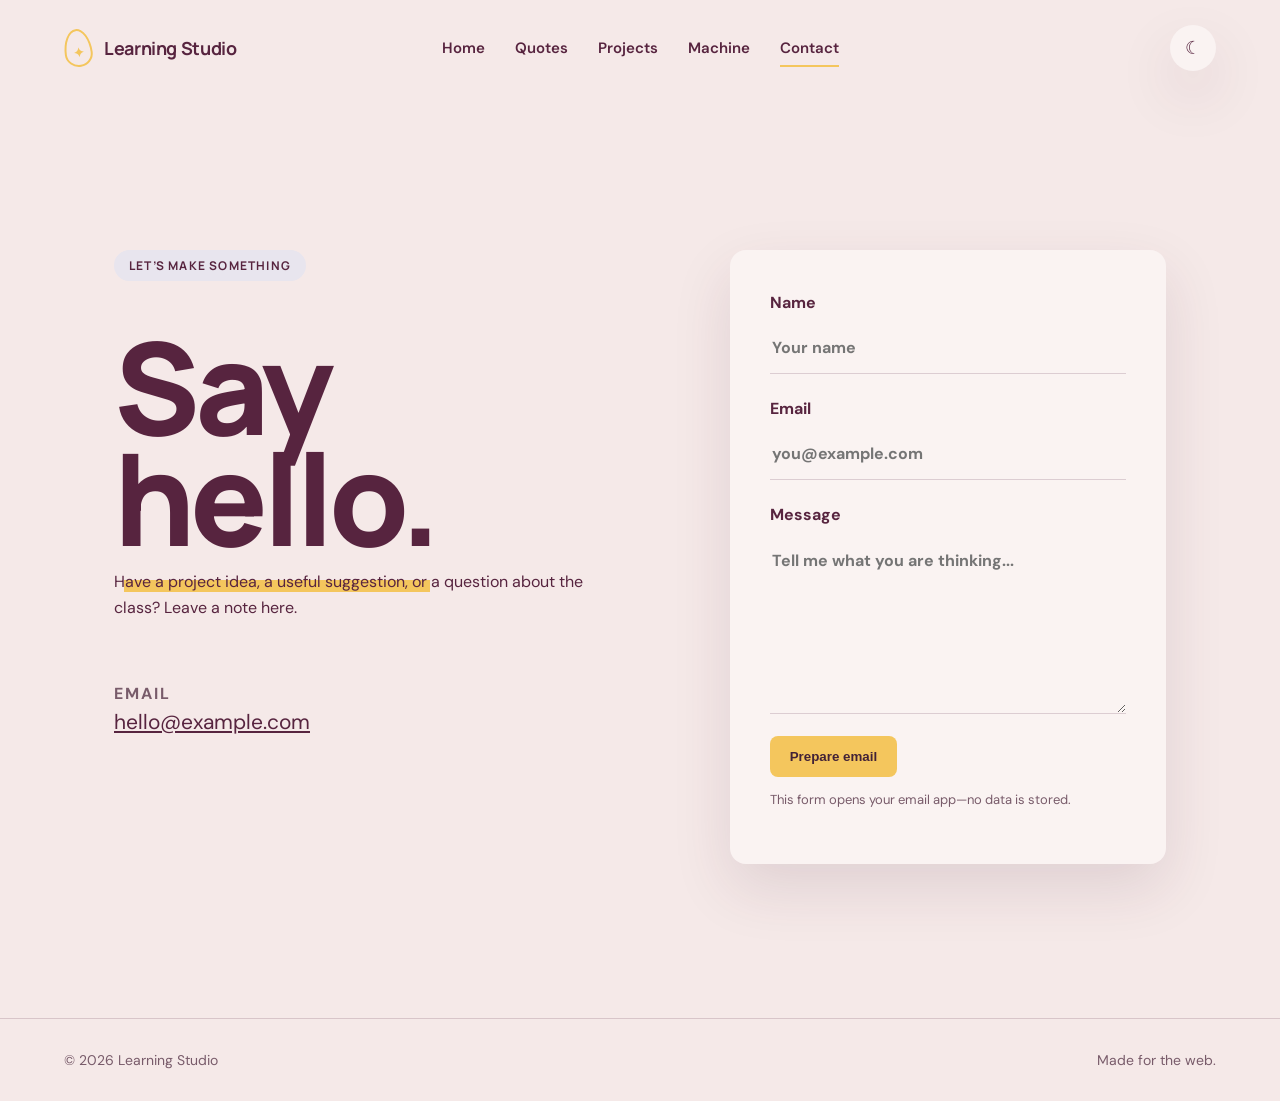
==== contact.html @ 2813dd22 "Initial Learning HTML website" ====
<!doctype html><html lang="en"><head><meta charset="utf-8"><meta name="viewport" content="width=device-width,initial-scale=1"><meta name="description" content="Contact Learning Studio."><title>Contact — Learning Studio</title><link rel="stylesheet" href="style.css"><script src="app.js" defer></script></head><body><header class="site-header"><a class="brand" href="index.html"><span class="brand-mark">L</span><span>Learning Studio</span></a><button class="menu-toggle" aria-expanded="false" aria-controls="nav">Menu</button><nav id="nav"><a href="index.html">Home</a><a href="quotes.html">Quotes</a><a href="projects.html">Projects</a><a href="machine.html">Machine</a><a aria-current="page" href="contact.html">Contact</a></nav><button class="theme-toggle" aria-label="Toggle dark mode"><span aria-hidden="true">☾</span></button></header><main class="inner-page contact-layout"><header class="page-hero"><p class="tag">LET’S MAKE SOMETHING</p><h1>Say <em>hello.</em></h1><p>Have a project idea, a useful suggestion, or a question about the class? Leave a note here.</p><div class="contact-detail"><span>EMAIL</span><a href="mailto:hello@example.com">hello@example.com</a></div></header><form class="contact-form" id="contact-form"><label>Name<input name="name" autocomplete="name" required placeholder="Your name"></label><label>Email<input type="email" name="email" autocomplete="email" required placeholder="you@example.com"></label><label>Message<textarea name="message" rows="6" required placeholder="Tell me what you are thinking..."></textarea></label><button class="solid-button" type="submit">Prepare email</button><p class="form-note" id="form-note" aria-live="polite">This form opens your email app—no data is stored.</p></form></main><footer><span>© 2026 Learning Studio</span><span>Made for the web.</span></footer></body></html>
---- style.css ----
@import url('https://fonts.googleapis.com/css2?family=DM+Sans:wght@400;500;600;700&family=Manrope:wght@400;500;600;700;800&display=swap');
:root{--paper:#f5e9e8;--ink:#57243f;--muted:#785b6a;--accent:#f4c65d;--wash:#e8e5ee;--line:rgba(87,36,63,.18);--surface:rgba(255,255,255,.42);--shadow:0 24px 60px rgba(75,31,54,.12);color-scheme:light}[data-theme=dark]{--paper:#21171d;--ink:#f8e8ef;--muted:#cdb7c0;--accent:#f4c65d;--wash:#3a2d37;--line:rgba(255,255,255,.16);--surface:rgba(255,255,255,.05);--shadow:0 24px 60px rgba(0,0,0,.28);color-scheme:dark}*{box-sizing:border-box}html{scroll-behavior:smooth}body{margin:0;background:var(--paper);color:var(--ink);font-family:'DM Sans',sans-serif;line-height:1.6;min-height:100vh;display:flex;flex-direction:column;transition:background .3s,color .3s}::selection{background:var(--accent);color:#3d2030}a{color:inherit}.site-header{width:min(1320px,100%);margin:0 auto;min-height:96px;padding:20px clamp(24px,5vw,72px);display:grid;grid-template-columns:1fr auto 1fr;align-items:center;gap:32px}.brand{display:flex;align-items:center;gap:12px;text-decoration:none;font:700 18px 'Manrope',sans-serif;letter-spacing:-.02em}.brand-mark{display:grid;place-items:center;width:28px;height:38px;color:var(--ink);font-size:0;border:2px solid var(--accent);border-radius:50% 50% 48% 52%/65% 65% 35% 35%;transform:rotate(-8deg)}.brand-mark:after{content:'✦';font-size:13px;color:var(--accent)}nav{display:flex;gap:30px}nav a{text-decoration:none;font-weight:600;font-size:15px;position:relative}nav a:after{content:'';position:absolute;left:0;right:0;bottom:-7px;height:2px;background:var(--accent);transform:scaleX(0);transition:transform .2s}nav a:hover:after,nav a:focus-visible:after,nav a[aria-current=page]:after{transform:scaleX(1)}.theme-toggle{justify-self:end;width:46px;height:46px;border:0;border-radius:50%;background:var(--surface);color:var(--ink);font-size:18px;box-shadow:var(--shadow);cursor:pointer}.theme-toggle:hover{transform:rotate(12deg)}.menu-toggle{display:none}main{flex:1}.hero{min-height:calc(100vh - 96px);padding:clamp(90px,17vh,190px) clamp(24px,5vw,72px) 90px;max-width:1320px;margin:auto;position:relative}.tag{display:inline-block;margin:0 0 50px;padding:7px 15px;border-radius:999px;background:var(--wash);font:700 12px 'Manrope',sans-serif;letter-spacing:.1em}.hero h1,.page-hero h1{font:800 clamp(70px,12vw,170px)/.87 'Manrope',sans-serif;letter-spacing:-.04em;margin:0;max-width:8ch}.hero h1 span,.page-hero em{font-style:normal;position:relative}.hero h1 span:after,.page-hero em:after{content:'';position:absolute;left:3%;right:2%;height:12px;bottom:-8px;background:var(--accent);z-index:-1}.hero-copy{font-size:clamp(18px,2vw,25px);max-width:52ch;color:var(--muted);margin:56px 0 26px}.text-link{display:inline-flex;gap:12px;align-items:center;font-weight:700;text-decoration:none;border-bottom:1px solid var(--ink);padding-bottom:4px}.page-index{padding:120px clamp(24px,5vw,72px);max-width:1320px;margin:auto}.section-heading{display:flex;justify-content:space-between;align-items:end;margin-bottom:50px}.section-heading h2{font:700 clamp(38px,5vw,72px)/1 'Manrope';letter-spacing:-.04em;margin:0}.section-heading p{color:var(--muted)}.page-list{border-top:1px solid var(--line)}.page-list>a{display:grid;grid-template-columns:80px 1fr auto;gap:20px;align-items:center;padding:35px 10px;border-bottom:1px solid var(--line);text-decoration:none;transition:padding .25s,background .25s}.page-list>a:hover{padding-left:26px;background:var(--surface)}.number{font-variant-numeric:tabular-nums;color:var(--muted)}.page-list small,.project-list article>span,.contact-detail span{font-weight:700;letter-spacing:.12em;color:var(--muted)}.page-list h3{font:700 clamp(32px,5vw,64px)/1 'Manrope';letter-spacing:-.03em;margin:5px 0}.page-list p{margin:0;color:var(--muted)}.arrow{font-size:34px}.inner-page{width:min(1180px,100%);margin:0 auto;padding:clamp(90px,12vw,160px) clamp(24px,5vw,72px)}.page-hero{margin-bottom:100px}.page-hero h1{font-size:clamp(62px,10vw,130px);max-width:10ch}.page-hero>p:last-child{font-size:21px;color:var(--muted);max-width:56ch;margin-top:42px}.quote-stage{padding:clamp(40px,7vw,90px);background:var(--ink);color:var(--paper);border-radius:16px;box-shadow:var(--shadow)}.quote-stage blockquote{font:600 clamp(30px,5vw,58px)/1.16 'Manrope';letter-spacing:-.03em;margin:0}.quote-stage>p{color:var(--accent);margin:30px 0}.solid-button{border:0;background:var(--accent);color:#422237;padding:13px 20px;border-radius:8px;font-weight:700;cursor:pointer}.solid-button:hover{filter:brightness(.96);transform:translateY(-2px)}.quote-grid{display:grid;grid-template-columns:repeat(3,1fr);gap:1px;background:var(--line);margin-top:80px}.quote-grid blockquote{margin:0;padding:35px;background:var(--paper);font:500 21px/1.5 'Manrope'}.quote-grid cite{display:block;margin-top:24px;color:var(--muted);font:14px 'DM Sans'}.filters{display:flex;gap:8px;flex-wrap:wrap;margin-bottom:40px}.filters button{border:1px solid var(--line);background:transparent;color:var(--ink);border-radius:999px;padding:9px 18px;cursor:pointer}.filters button.active{background:var(--ink);color:var(--paper)}.project-list{border-top:1px solid var(--line)}.project-list article{display:grid;grid-template-columns:150px 1fr 1fr auto;gap:25px;align-items:start;padding:40px 0;border-bottom:1px solid var(--line)}.project-list h2{font:700 clamp(25px,3vw,38px)/1.1 'Manrope';margin:0}.project-list p{margin:0;color:var(--muted)}.project-list a{font-weight:700}.machine-page{text-align:left}.machine{display:grid;place-items:center;gap:30px}.machine-box{position:relative;width:min(520px,90vw);height:320px;background:var(--ink);border-radius:16px;box-shadow:var(--shadow)}.lid{position:absolute;top:-14px;left:25px;right:25px;height:28px;background:var(--muted);border-radius:12px}.machine-box button{position:absolute;right:70px;top:70px;width:80px;height:120px;border:0;border-radius:10px;background:var(--paper);color:var(--ink);cursor:pointer}.machine-box button span{display:block;width:36px;height:52px;margin:0 auto 8px;background:var(--accent);border-radius:6px;transform-origin:bottom;transition:transform .25s}.machine-box button[aria-pressed=true] span{transform:rotateX(150deg)}.machine-face{position:absolute;left:70px;top:90px;display:flex;gap:34px}.machine-face i{display:block;width:24px;height:24px;border-radius:50%;background:var(--accent)}.arm{position:absolute;top:18px;right:90px;width:18px;height:145px;background:var(--accent);transform-origin:top;transform:rotate(-90deg);transition:transform .8s cubic-bezier(.2,.8,.2,1);border-radius:9px;z-index:3}.working .arm{transform:rotate(5deg)}.arm span{position:absolute;bottom:-20px;left:-14px;width:46px;height:46px;background:var(--accent);border-radius:50%}.machine>p{color:var(--muted)}.contact-layout{display:grid;grid-template-columns:1fr .85fr;gap:clamp(50px,8vw,120px);align-items:start}.contact-detail{display:grid;margin-top:60px}.contact-detail a{font-size:21px}.contact-form{padding:40px;background:var(--surface);border-radius:16px;box-shadow:var(--shadow)}.contact-form label{display:grid;gap:8px;margin-bottom:22px;font-weight:700}.contact-form input,.contact-form textarea{width:100%;border:0;border-bottom:1px solid var(--line);background:transparent;color:var(--ink);padding:12px 2px;font:inherit;outline:none}.contact-form input:focus,.contact-form textarea:focus{border-color:var(--accent);box-shadow:0 2px 0 var(--accent)}.form-note{font-size:13px;color:var(--muted)}footer{display:flex;justify-content:space-between;gap:30px;padding:30px clamp(24px,5vw,72px);border-top:1px solid var(--line);color:var(--muted);font-size:14px}[hidden]{display:none!important}:focus-visible{outline:3px solid var(--accent);outline-offset:4px}
@media(max-width:800px){.site-header{grid-template-columns:1fr auto auto;min-height:78px}.brand span:last-child{display:none}.menu-toggle{display:block;border:0;background:none;color:var(--ink);font-weight:700;cursor:pointer}nav{display:none;position:absolute;z-index:10;top:76px;left:20px;right:20px;padding:24px;background:var(--ink);color:var(--paper);border-radius:14px;box-shadow:var(--shadow);flex-direction:column}nav.open{display:flex}.hero{min-height:auto;padding-top:90px}.hero h1{font-size:clamp(64px,21vw,104px)}.hero-copy{margin-top:40px}.section-heading{display:block}.page-list>a{grid-template-columns:45px 1fr auto}.page-list p{display:none}.quote-grid{grid-template-columns:1fr}.project-list article{grid-template-columns:1fr}.project-list article>span{order:-1}.contact-layout{grid-template-columns:1fr}.contact-layout .page-hero{margin-bottom:0}.machine-box{height:280px}.page-hero{margin-bottom:70px}footer{flex-direction:column}}
@media(prefers-reduced-motion:reduce){*,*:before,*:after{scroll-behavior:auto!important;transition:none!important}}
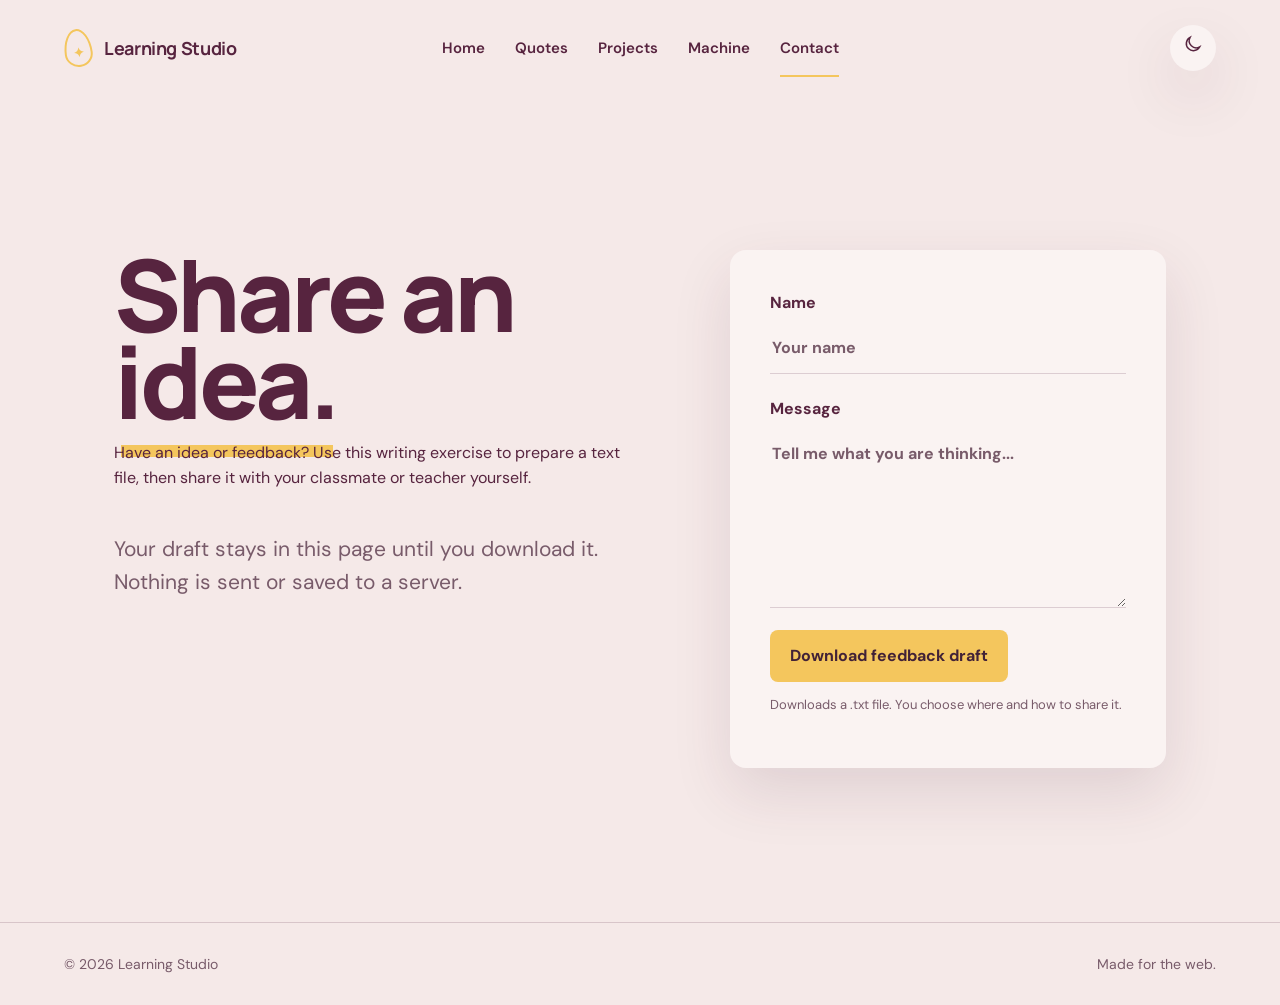
==== commit 41bf17db: "Complete Learning HTML course requirements and submission assets" ====
--- a/contact.html
+++ b/contact.html
@@ -1 +1,2 @@
-<!doctype html><html lang="en"><head><meta charset="utf-8"><meta name="viewport" content="width=device-width,initial-scale=1"><meta name="description" content="Contact Learning Studio."><title>Contact — Learning Studio</title><link rel="stylesheet" href="style.css"><script src="app.js" defer></script></head><body><header class="site-header"><a class="brand" href="index.html"><span class="brand-mark">L</span><span>Learning Studio</span></a><button class="menu-toggle" aria-expanded="false" aria-controls="nav">Menu</button><nav id="nav"><a href="index.html">Home</a><a href="quotes.html">Quotes</a><a href="projects.html">Projects</a><a href="machine.html">Machine</a><a aria-current="page" href="contact.html">Contact</a></nav><button class="theme-toggle" aria-label="Toggle dark mode"><span aria-hidden="true">☾</span></button></header><main class="inner-page contact-layout"><header class="page-hero"><p class="tag">LET’S MAKE SOMETHING</p><h1>Say <em>hello.</em></h1><p>Have a project idea, a useful suggestion, or a question about the class? Leave a note here.</p><div class="contact-detail"><span>EMAIL</span><a href="mailto:hello@example.com">hello@example.com</a></div></header><form class="contact-form" id="contact-form"><label>Name<input name="name" autocomplete="name" required placeholder="Your name"></label><label>Email<input type="email" name="email" autocomplete="email" required placeholder="you@example.com"></label><label>Message<textarea name="message" rows="6" required placeholder="Tell me what you are thinking..."></textarea></label><button class="solid-button" type="submit">Prepare email</button><p class="form-note" id="form-note" aria-live="polite">This form opens your email app—no data is stored.</p></form></main><footer><span>© 2026 Learning Studio</span><span>Made for the web.</span></footer></body></html>
+<!doctype html><html lang="en"><head><meta charset="utf-8"><meta name="viewport" content="width=device-width,initial-scale=1"><meta name="description" content="Prepare a feedback draft for Learning Studio."><title>Contact — Learning Studio</title><link rel="stylesheet" href="style.css"><script src="nav.js" defer></script><script src="app.js" defer></script><meta name="theme-color" content="#57243f"><meta property="og:title" content="Learning Studio"><meta property="og:description" content="Learn HTML, CSS and JavaScript through small, hands-on experiments."><meta property="og:type" content="website"><meta property="og:image" content="assets/og-cover.jpg"><meta property="og:image:width" content="1200"><meta property="og:image:height" content="630"><link rel="icon" type="image/png" sizes="32x32" href="assets/favicon.png"><link rel="apple-touch-icon" sizes="180x180" href="assets/app-icon.png"></head><body><a class="skip-link" href="#main">Skip to content</a>
+<header class="site-header" id="site-header"><p>Loading navigation…</p></header><noscript><p><a href="nav.html">Open the site navigation</a>. Enable JavaScript for interactive experiments.</p></noscript><main id="main" tabindex="-1" class="inner-page contact-layout"><header class="page-hero"><h1>Share an <em>idea.</em></h1><p>Have an idea or feedback? Use this writing exercise to prepare a text file, then share it with your classmate or teacher yourself.</p><p class="contact-detail">Your draft stays in this page until you download it. Nothing is sent or saved to a server.</p></header><form class="contact-form" id="contact-form"><label>Name<input name="name" autocomplete="name" maxlength="100" required placeholder="Your name"></label><label>Message<textarea name="message" rows="6" maxlength="4000" required placeholder="Tell me what you are thinking..."></textarea></label><button class="solid-button" type="submit">Download feedback draft</button><p class="form-note" id="form-note" aria-live="polite">Downloads a .txt file. You choose where and how to share it.</p></form></main><footer><span>© 2026 Learning Studio</span><span>Made for the web.</span></footer></body></html>
--- a/style.css
+++ b/style.css
@@ -2,3 +2,47 @@
 :root{--paper:#f5e9e8;--ink:#57243f;--muted:#785b6a;--accent:#f4c65d;--wash:#e8e5ee;--line:rgba(87,36,63,.18);--surface:rgba(255,255,255,.42);--shadow:0 24px 60px rgba(75,31,54,.12);color-scheme:light}[data-theme=dark]{--paper:#21171d;--ink:#f8e8ef;--muted:#cdb7c0;--accent:#f4c65d;--wash:#3a2d37;--line:rgba(255,255,255,.16);--surface:rgba(255,255,255,.05);--shadow:0 24px 60px rgba(0,0,0,.28);color-scheme:dark}*{box-sizing:border-box}html{scroll-behavior:smooth}body{margin:0;background:var(--paper);color:var(--ink);font-family:'DM Sans',sans-serif;line-height:1.6;min-height:100vh;display:flex;flex-direction:column;transition:background .3s,color .3s}::selection{background:var(--accent);color:#3d2030}a{color:inherit}.site-header{width:min(1320px,100%);margin:0 auto;min-height:96px;padding:20px clamp(24px,5vw,72px);display:grid;grid-template-columns:1fr auto 1fr;align-items:center;gap:32px}.brand{display:flex;align-items:center;gap:12px;text-decoration:none;font:700 18px 'Manrope',sans-serif;letter-spacing:-.02em}.brand-mark{display:grid;place-items:center;width:28px;height:38px;color:var(--ink);font-size:0;border:2px solid var(--accent);border-radius:50% 50% 48% 52%/65% 65% 35% 35%;transform:rotate(-8deg)}.brand-mark:after{content:'✦';font-size:13px;color:var(--accent)}nav{display:flex;gap:30px}nav a{text-decoration:none;font-weight:600;font-size:15px;position:relative}nav a:after{content:'';position:absolute;left:0;right:0;bottom:-7px;height:2px;background:var(--accent);transform:scaleX(0);transition:transform .2s}nav a:hover:after,nav a:focus-visible:after,nav a[aria-current=page]:after{transform:scaleX(1)}.theme-toggle{justify-self:end;width:46px;height:46px;border:0;border-radius:50%;background:var(--surface);color:var(--ink);font-size:18px;box-shadow:var(--shadow);cursor:pointer}.theme-toggle:hover{transform:rotate(12deg)}.menu-toggle{display:none}main{flex:1}.hero{min-height:calc(100vh - 96px);padding:clamp(90px,17vh,190px) clamp(24px,5vw,72px) 90px;max-width:1320px;margin:auto;position:relative}.tag{display:inline-block;margin:0 0 50px;padding:7px 15px;border-radius:999px;background:var(--wash);font:700 12px 'Manrope',sans-serif;letter-spacing:.1em}.hero h1,.page-hero h1{font:800 clamp(70px,12vw,170px)/.87 'Manrope',sans-serif;letter-spacing:-.04em;margin:0;max-width:8ch}.hero h1 span,.page-hero em{font-style:normal;position:relative}.hero h1 span:after,.page-hero em:after{content:'';position:absolute;left:3%;right:2%;height:12px;bottom:-8px;background:var(--accent);z-index:-1}.hero-copy{font-size:clamp(18px,2vw,25px);max-width:52ch;color:var(--muted);margin:56px 0 26px}.text-link{display:inline-flex;gap:12px;align-items:center;font-weight:700;text-decoration:none;border-bottom:1px solid var(--ink);padding-bottom:4px}.page-index{padding:120px clamp(24px,5vw,72px);max-width:1320px;margin:auto}.section-heading{display:flex;justify-content:space-between;align-items:end;margin-bottom:50px}.section-heading h2{font:700 clamp(38px,5vw,72px)/1 'Manrope';letter-spacing:-.04em;margin:0}.section-heading p{color:var(--muted)}.page-list{border-top:1px solid var(--line)}.page-list>a{display:grid;grid-template-columns:80px 1fr auto;gap:20px;align-items:center;padding:35px 10px;border-bottom:1px solid var(--line);text-decoration:none;transition:padding .25s,background .25s}.page-list>a:hover{padding-left:26px;background:var(--surface)}.number{font-variant-numeric:tabular-nums;color:var(--muted)}.page-list small,.project-list article>span,.contact-detail span{font-weight:700;letter-spacing:.12em;color:var(--muted)}.page-list h3{font:700 clamp(32px,5vw,64px)/1 'Manrope';letter-spacing:-.03em;margin:5px 0}.page-list p{margin:0;color:var(--muted)}.arrow{font-size:34px}.inner-page{width:min(1180px,100%);margin:0 auto;padding:clamp(90px,12vw,160px) clamp(24px,5vw,72px)}.page-hero{margin-bottom:100px}.page-hero h1{font-size:clamp(62px,10vw,130px);max-width:10ch}.page-hero>p:last-child{font-size:21px;color:var(--muted);max-width:56ch;margin-top:42px}.quote-stage{padding:clamp(40px,7vw,90px);background:var(--ink);color:var(--paper);border-radius:16px;box-shadow:var(--shadow)}.quote-stage blockquote{font:600 clamp(30px,5vw,58px)/1.16 'Manrope';letter-spacing:-.03em;margin:0}.quote-stage>p{color:var(--accent);margin:30px 0}.solid-button{border:0;background:var(--accent);color:#422237;padding:13px 20px;border-radius:8px;font-weight:700;cursor:pointer}.solid-button:hover{filter:brightness(.96);transform:translateY(-2px)}.quote-grid{display:grid;grid-template-columns:repeat(3,1fr);gap:1px;background:var(--line);margin-top:80px}.quote-grid blockquote{margin:0;padding:35px;background:var(--paper);font:500 21px/1.5 'Manrope'}.quote-grid cite{display:block;margin-top:24px;color:var(--muted);font:14px 'DM Sans'}.filters{display:flex;gap:8px;flex-wrap:wrap;margin-bottom:40px}.filters button{border:1px solid var(--line);background:transparent;color:var(--ink);border-radius:999px;padding:9px 18px;cursor:pointer}.filters button.active{background:var(--ink);color:var(--paper)}.project-list{border-top:1px solid var(--line)}.project-list article{display:grid;grid-template-columns:150px 1fr 1fr auto;gap:25px;align-items:start;padding:40px 0;border-bottom:1px solid var(--line)}.project-list h2{font:700 clamp(25px,3vw,38px)/1.1 'Manrope';margin:0}.project-list p{margin:0;color:var(--muted)}.project-list a{font-weight:700}.machine-page{text-align:left}.machine{display:grid;place-items:center;gap:30px}.machine-box{position:relative;width:min(520px,90vw);height:320px;background:var(--ink);border-radius:16px;box-shadow:var(--shadow)}.lid{position:absolute;top:-14px;left:25px;right:25px;height:28px;background:var(--muted);border-radius:12px}.machine-box button{position:absolute;right:70px;top:70px;width:80px;height:120px;border:0;border-radius:10px;background:var(--paper);color:var(--ink);cursor:pointer}.machine-box button span{display:block;width:36px;height:52px;margin:0 auto 8px;background:var(--accent);border-radius:6px;transform-origin:bottom;transition:transform .25s}.machine-box button[aria-pressed=true] span{transform:rotateX(150deg)}.machine-face{position:absolute;left:70px;top:90px;display:flex;gap:34px}.machine-face i{display:block;width:24px;height:24px;border-radius:50%;background:var(--accent)}.arm{position:absolute;top:18px;right:90px;width:18px;height:145px;background:var(--accent);transform-origin:top;transform:rotate(-90deg);transition:transform .8s cubic-bezier(.2,.8,.2,1);border-radius:9px;z-index:3}.working .arm{transform:rotate(5deg)}.arm span{position:absolute;bottom:-20px;left:-14px;width:46px;height:46px;background:var(--accent);border-radius:50%}.machine>p{color:var(--muted)}.contact-layout{display:grid;grid-template-columns:1fr .85fr;gap:clamp(50px,8vw,120px);align-items:start}.contact-detail{display:grid;margin-top:60px}.contact-detail a{font-size:21px}.contact-form{padding:40px;background:var(--surface);border-radius:16px;box-shadow:var(--shadow)}.contact-form label{display:grid;gap:8px;margin-bottom:22px;font-weight:700}.contact-form input,.contact-form textarea{width:100%;border:0;border-bottom:1px solid var(--line);background:transparent;color:var(--ink);padding:12px 2px;font:inherit;outline:none}.contact-form input:focus,.contact-form textarea:focus{border-color:var(--accent);box-shadow:0 2px 0 var(--accent)}.form-note{font-size:13px;color:var(--muted)}footer{display:flex;justify-content:space-between;gap:30px;padding:30px clamp(24px,5vw,72px);border-top:1px solid var(--line);color:var(--muted);font-size:14px}[hidden]{display:none!important}:focus-visible{outline:3px solid var(--accent);outline-offset:4px}
 @media(max-width:800px){.site-header{grid-template-columns:1fr auto auto;min-height:78px}.brand span:last-child{display:none}.menu-toggle{display:block;border:0;background:none;color:var(--ink);font-weight:700;cursor:pointer}nav{display:none;position:absolute;z-index:10;top:76px;left:20px;right:20px;padding:24px;background:var(--ink);color:var(--paper);border-radius:14px;box-shadow:var(--shadow);flex-direction:column}nav.open{display:flex}.hero{min-height:auto;padding-top:90px}.hero h1{font-size:clamp(64px,21vw,104px)}.hero-copy{margin-top:40px}.section-heading{display:block}.page-list>a{grid-template-columns:45px 1fr auto}.page-list p{display:none}.quote-grid{grid-template-columns:1fr}.project-list article{grid-template-columns:1fr}.project-list article>span{order:-1}.contact-layout{grid-template-columns:1fr}.contact-layout .page-hero{margin-bottom:0}.machine-box{height:280px}.page-hero{margin-bottom:70px}footer{flex-direction:column}}
 @media(prefers-reduced-motion:reduce){*,*:before,*:after{scroll-behavior:auto!important;transition:none!important}}
+
+/* Responsive completion pass: retain the studio's paper-and-ink identity. */
+html{scrollbar-color:var(--muted) var(--paper)}
+body{caret-color:var(--ink)}
+a{text-underline-offset:.2em}
+button,input,textarea{font:inherit}
+button{min-height:44px}
+button[aria-disabled=true]{cursor:wait}
+.skip-link{position:absolute;top:8px;left:8px;transform:translateY(-180%);z-index:30;background:var(--ink);color:var(--paper);padding:12px 18px}
+.skip-link:focus{transform:none}
+.hero{display:grid;grid-template-columns:1.05fr 1fr;align-items:center;gap:48px;min-height:calc(100vh - 96px);padding-top:80px;padding-bottom:80px}
+.hero h1{font-size:clamp(64px,8vw,112px)}
+.hero-image{display:block;width:100%;height:auto}
+.hero-copy{margin-top:38px;font-size:21px}
+.page-hero h1{font-size:clamp(52px,8vw,100px);overflow-wrap:anywhere}
+.quote-collection{margin-top:80px}
+.quote-collection>h2{font:700 32px/1.2 'Manrope',sans-serif}
+.quote-collection>p{max-width:65ch;color:var(--muted)}
+.quote-grid{margin-top:32px;grid-template-columns:repeat(2,minmax(0,1fr))}
+.quote-grid blockquote p{margin:0}
+.quote-stage>p{color:var(--paper)}
+.quote-stage{color-scheme:light}
+[data-theme=dark] .quote-stage{color-scheme:dark}
+.project-list article{grid-template-columns:130px minmax(0,1fr) minmax(0,1fr)}
+.project-list article>a{grid-column:2/-1;justify-self:start}
+.project-list article>span{font-size:13px}
+.contact-layout{grid-template-columns:minmax(0,1fr) minmax(0,.85fr)}
+.contact-form{min-width:0}
+.contact-form input,.contact-form textarea{font-size:16px}
+.contact-form input::placeholder,.contact-form textarea::placeholder{color:var(--muted);opacity:1}
+.contact-form textarea{resize:vertical}
+.machine-box{width:min(520px,100%)}
+.machine-face{left:12%;gap:24px}
+.machine-box button{right:12%}
+.arm{right:calc(12% + 20px)}
+nav a{padding-block:10px}
+.filters button.active{font-weight:700;text-decoration:underline;text-underline-offset:4px}
+@media(max-width:1000px){.site-header{gap:20px}nav{gap:18px}.hero{gap:24px}}
+@media(max-width:800px){.hero{grid-template-columns:1fr;padding-top:55px;gap:38px}.hero h1{font-size:clamp(64px,19vw,100px)}.hero-image{max-width:580px}.hero-copy{font-size:19px}.inner-page{padding-top:65px}.quote-grid{grid-template-columns:1fr}.project-list article{grid-template-columns:1fr}.project-list article>a{grid-column:auto}.contact-layout{grid-template-columns:1fr}.contact-form{padding:24px}.machine-box{height:270px}.site-header{gap:18px}.page-hero h1{font-size:clamp(52px,14vw,90px)}}
+@media(forced-colors:active){button,.machine-box,.quote-stage{border:1px solid ButtonText}}
+.page-list>a{transition:background .25s}
+.page-list>a:hover{padding-left:10px}
+.quote-stage blockquote{line-height:1.3}
+.arm{transform:rotate(90deg)}
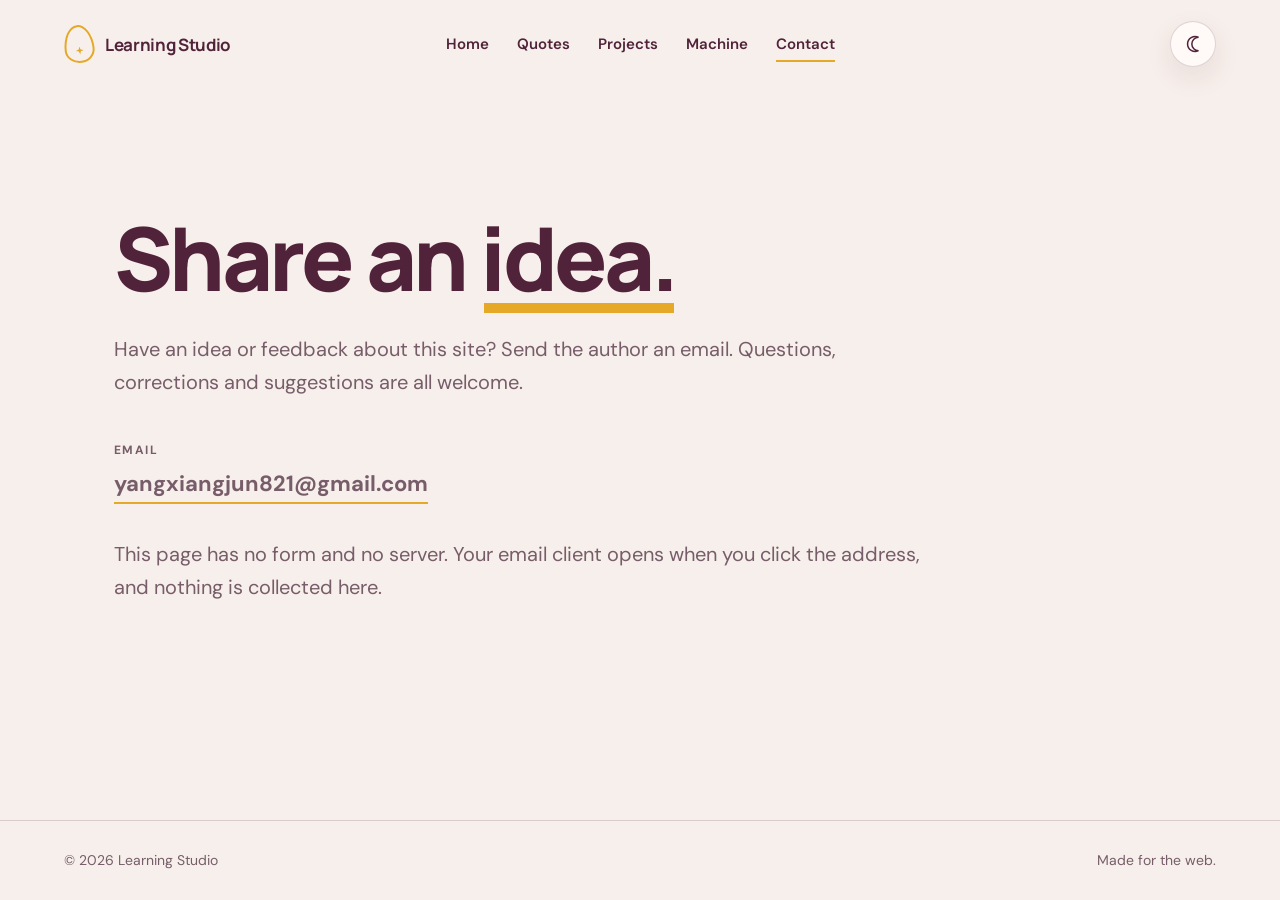
==== commit 3bafaf25: "Rebuild useless machine and add Pages deployment" ====
--- a/contact.html
+++ b/contact.html
@@ -1,2 +1,2 @@
 <!doctype html><html lang="en"><head><meta charset="utf-8"><meta name="viewport" content="width=device-width,initial-scale=1"><meta name="description" content="Prepare a feedback draft for Learning Studio."><title>Contact — Learning Studio</title><link rel="stylesheet" href="style.css"><script src="nav.js" defer></script><script src="app.js" defer></script><meta name="theme-color" content="#57243f"><meta property="og:title" content="Learning Studio"><meta property="og:description" content="Learn HTML, CSS and JavaScript through small, hands-on experiments."><meta property="og:type" content="website"><meta property="og:image" content="assets/og-cover.jpg"><meta property="og:image:width" content="1200"><meta property="og:image:height" content="630"><link rel="icon" type="image/png" sizes="32x32" href="assets/favicon.png"><link rel="apple-touch-icon" sizes="180x180" href="assets/app-icon.png"></head><body><a class="skip-link" href="#main">Skip to content</a>
-<header class="site-header" id="site-header"><p>Loading navigation…</p></header><noscript><p><a href="nav.html">Open the site navigation</a>. Enable JavaScript for interactive experiments.</p></noscript><main id="main" tabindex="-1" class="inner-page contact-layout"><header class="page-hero"><h1>Share an <em>idea.</em></h1><p>Have an idea or feedback? Use this writing exercise to prepare a text file, then share it with your classmate or teacher yourself.</p><p class="contact-detail">Your draft stays in this page until you download it. Nothing is sent or saved to a server.</p></header><form class="contact-form" id="contact-form"><label>Name<input name="name" autocomplete="name" maxlength="100" required placeholder="Your name"></label><label>Message<textarea name="message" rows="6" maxlength="4000" required placeholder="Tell me what you are thinking..."></textarea></label><button class="solid-button" type="submit">Download feedback draft</button><p class="form-note" id="form-note" aria-live="polite">Downloads a .txt file. You choose where and how to share it.</p></form></main><footer><span>© 2026 Learning Studio</span><span>Made for the web.</span></footer></body></html>
+<header class="site-header" id="site-header"><p>Loading navigation…</p></header><noscript><p><a href="nav.html">Open the site navigation</a>. Enable JavaScript for interactive experiments.</p></noscript><main id="main" tabindex="-1" class="inner-page contact-page"><header class="page-hero"><h1>Share an <em>idea.</em></h1><p>Have an idea or feedback about this site? Send the author an email. Questions, corrections and suggestions are all welcome.</p><p class="contact-detail"><span>Email</span><a href="mailto:yangxiangjun821@gmail.com">yangxiangjun821@gmail.com</a></p><p>This page has no form and no server. Your email client opens when you click the address, and nothing is collected here.</p></header></main><footer><span>© 2026 Learning Studio</span><span>Made for the web.</span></footer></body></html>
--- a/style.css
+++ b/style.css
@@ -1,48 +1,26 @@
-@import url('https://fonts.googleapis.com/css2?family=DM+Sans:wght@400;500;600;700&family=Manrope:wght@400;500;600;700;800&display=swap');
-:root{--paper:#f5e9e8;--ink:#57243f;--muted:#785b6a;--accent:#f4c65d;--wash:#e8e5ee;--line:rgba(87,36,63,.18);--surface:rgba(255,255,255,.42);--shadow:0 24px 60px rgba(75,31,54,.12);color-scheme:light}[data-theme=dark]{--paper:#21171d;--ink:#f8e8ef;--muted:#cdb7c0;--accent:#f4c65d;--wash:#3a2d37;--line:rgba(255,255,255,.16);--surface:rgba(255,255,255,.05);--shadow:0 24px 60px rgba(0,0,0,.28);color-scheme:dark}*{box-sizing:border-box}html{scroll-behavior:smooth}body{margin:0;background:var(--paper);color:var(--ink);font-family:'DM Sans',sans-serif;line-height:1.6;min-height:100vh;display:flex;flex-direction:column;transition:background .3s,color .3s}::selection{background:var(--accent);color:#3d2030}a{color:inherit}.site-header{width:min(1320px,100%);margin:0 auto;min-height:96px;padding:20px clamp(24px,5vw,72px);display:grid;grid-template-columns:1fr auto 1fr;align-items:center;gap:32px}.brand{display:flex;align-items:center;gap:12px;text-decoration:none;font:700 18px 'Manrope',sans-serif;letter-spacing:-.02em}.brand-mark{display:grid;place-items:center;width:28px;height:38px;color:var(--ink);font-size:0;border:2px solid var(--accent);border-radius:50% 50% 48% 52%/65% 65% 35% 35%;transform:rotate(-8deg)}.brand-mark:after{content:'✦';font-size:13px;color:var(--accent)}nav{display:flex;gap:30px}nav a{text-decoration:none;font-weight:600;font-size:15px;position:relative}nav a:after{content:'';position:absolute;left:0;right:0;bottom:-7px;height:2px;background:var(--accent);transform:scaleX(0);transition:transform .2s}nav a:hover:after,nav a:focus-visible:after,nav a[aria-current=page]:after{transform:scaleX(1)}.theme-toggle{justify-self:end;width:46px;height:46px;border:0;border-radius:50%;background:var(--surface);color:var(--ink);font-size:18px;box-shadow:var(--shadow);cursor:pointer}.theme-toggle:hover{transform:rotate(12deg)}.menu-toggle{display:none}main{flex:1}.hero{min-height:calc(100vh - 96px);padding:clamp(90px,17vh,190px) clamp(24px,5vw,72px) 90px;max-width:1320px;margin:auto;position:relative}.tag{display:inline-block;margin:0 0 50px;padding:7px 15px;border-radius:999px;background:var(--wash);font:700 12px 'Manrope',sans-serif;letter-spacing:.1em}.hero h1,.page-hero h1{font:800 clamp(70px,12vw,170px)/.87 'Manrope',sans-serif;letter-spacing:-.04em;margin:0;max-width:8ch}.hero h1 span,.page-hero em{font-style:normal;position:relative}.hero h1 span:after,.page-hero em:after{content:'';position:absolute;left:3%;right:2%;height:12px;bottom:-8px;background:var(--accent);z-index:-1}.hero-copy{font-size:clamp(18px,2vw,25px);max-width:52ch;color:var(--muted);margin:56px 0 26px}.text-link{display:inline-flex;gap:12px;align-items:center;font-weight:700;text-decoration:none;border-bottom:1px solid var(--ink);padding-bottom:4px}.page-index{padding:120px clamp(24px,5vw,72px);max-width:1320px;margin:auto}.section-heading{display:flex;justify-content:space-between;align-items:end;margin-bottom:50px}.section-heading h2{font:700 clamp(38px,5vw,72px)/1 'Manrope';letter-spacing:-.04em;margin:0}.section-heading p{color:var(--muted)}.page-list{border-top:1px solid var(--line)}.page-list>a{display:grid;grid-template-columns:80px 1fr auto;gap:20px;align-items:center;padding:35px 10px;border-bottom:1px solid var(--line);text-decoration:none;transition:padding .25s,background .25s}.page-list>a:hover{padding-left:26px;background:var(--surface)}.number{font-variant-numeric:tabular-nums;color:var(--muted)}.page-list small,.project-list article>span,.contact-detail span{font-weight:700;letter-spacing:.12em;color:var(--muted)}.page-list h3{font:700 clamp(32px,5vw,64px)/1 'Manrope';letter-spacing:-.03em;margin:5px 0}.page-list p{margin:0;color:var(--muted)}.arrow{font-size:34px}.inner-page{width:min(1180px,100%);margin:0 auto;padding:clamp(90px,12vw,160px) clamp(24px,5vw,72px)}.page-hero{margin-bottom:100px}.page-hero h1{font-size:clamp(62px,10vw,130px);max-width:10ch}.page-hero>p:last-child{font-size:21px;color:var(--muted);max-width:56ch;margin-top:42px}.quote-stage{padding:clamp(40px,7vw,90px);background:var(--ink);color:var(--paper);border-radius:16px;box-shadow:var(--shadow)}.quote-stage blockquote{font:600 clamp(30px,5vw,58px)/1.16 'Manrope';letter-spacing:-.03em;margin:0}.quote-stage>p{color:var(--accent);margin:30px 0}.solid-button{border:0;background:var(--accent);color:#422237;padding:13px 20px;border-radius:8px;font-weight:700;cursor:pointer}.solid-button:hover{filter:brightness(.96);transform:translateY(-2px)}.quote-grid{display:grid;grid-template-columns:repeat(3,1fr);gap:1px;background:var(--line);margin-top:80px}.quote-grid blockquote{margin:0;padding:35px;background:var(--paper);font:500 21px/1.5 'Manrope'}.quote-grid cite{display:block;margin-top:24px;color:var(--muted);font:14px 'DM Sans'}.filters{display:flex;gap:8px;flex-wrap:wrap;margin-bottom:40px}.filters button{border:1px solid var(--line);background:transparent;color:var(--ink);border-radius:999px;padding:9px 18px;cursor:pointer}.filters button.active{background:var(--ink);color:var(--paper)}.project-list{border-top:1px solid var(--line)}.project-list article{display:grid;grid-template-columns:150px 1fr 1fr auto;gap:25px;align-items:start;padding:40px 0;border-bottom:1px solid var(--line)}.project-list h2{font:700 clamp(25px,3vw,38px)/1.1 'Manrope';margin:0}.project-list p{margin:0;color:var(--muted)}.project-list a{font-weight:700}.machine-page{text-align:left}.machine{display:grid;place-items:center;gap:30px}.machine-box{position:relative;width:min(520px,90vw);height:320px;background:var(--ink);border-radius:16px;box-shadow:var(--shadow)}.lid{position:absolute;top:-14px;left:25px;right:25px;height:28px;background:var(--muted);border-radius:12px}.machine-box button{position:absolute;right:70px;top:70px;width:80px;height:120px;border:0;border-radius:10px;background:var(--paper);color:var(--ink);cursor:pointer}.machine-box button span{display:block;width:36px;height:52px;margin:0 auto 8px;background:var(--accent);border-radius:6px;transform-origin:bottom;transition:transform .25s}.machine-box button[aria-pressed=true] span{transform:rotateX(150deg)}.machine-face{position:absolute;left:70px;top:90px;display:flex;gap:34px}.machine-face i{display:block;width:24px;height:24px;border-radius:50%;background:var(--accent)}.arm{position:absolute;top:18px;right:90px;width:18px;height:145px;background:var(--accent);transform-origin:top;transform:rotate(-90deg);transition:transform .8s cubic-bezier(.2,.8,.2,1);border-radius:9px;z-index:3}.working .arm{transform:rotate(5deg)}.arm span{position:absolute;bottom:-20px;left:-14px;width:46px;height:46px;background:var(--accent);border-radius:50%}.machine>p{color:var(--muted)}.contact-layout{display:grid;grid-template-columns:1fr .85fr;gap:clamp(50px,8vw,120px);align-items:start}.contact-detail{display:grid;margin-top:60px}.contact-detail a{font-size:21px}.contact-form{padding:40px;background:var(--surface);border-radius:16px;box-shadow:var(--shadow)}.contact-form label{display:grid;gap:8px;margin-bottom:22px;font-weight:700}.contact-form input,.contact-form textarea{width:100%;border:0;border-bottom:1px solid var(--line);background:transparent;color:var(--ink);padding:12px 2px;font:inherit;outline:none}.contact-form input:focus,.contact-form textarea:focus{border-color:var(--accent);box-shadow:0 2px 0 var(--accent)}.form-note{font-size:13px;color:var(--muted)}footer{display:flex;justify-content:space-between;gap:30px;padding:30px clamp(24px,5vw,72px);border-top:1px solid var(--line);color:var(--muted);font-size:14px}[hidden]{display:none!important}:focus-visible{outline:3px solid var(--accent);outline-offset:4px}
-@media(max-width:800px){.site-header{grid-template-columns:1fr auto auto;min-height:78px}.brand span:last-child{display:none}.menu-toggle{display:block;border:0;background:none;color:var(--ink);font-weight:700;cursor:pointer}nav{display:none;position:absolute;z-index:10;top:76px;left:20px;right:20px;padding:24px;background:var(--ink);color:var(--paper);border-radius:14px;box-shadow:var(--shadow);flex-direction:column}nav.open{display:flex}.hero{min-height:auto;padding-top:90px}.hero h1{font-size:clamp(64px,21vw,104px)}.hero-copy{margin-top:40px}.section-heading{display:block}.page-list>a{grid-template-columns:45px 1fr auto}.page-list p{display:none}.quote-grid{grid-template-columns:1fr}.project-list article{grid-template-columns:1fr}.project-list article>span{order:-1}.contact-layout{grid-template-columns:1fr}.contact-layout .page-hero{margin-bottom:0}.machine-box{height:280px}.page-hero{margin-bottom:70px}footer{flex-direction:column}}
-@media(prefers-reduced-motion:reduce){*,*:before,*:after{scroll-behavior:auto!important;transition:none!important}}
-
-/* Responsive completion pass: retain the studio's paper-and-ink identity. */
-html{scrollbar-color:var(--muted) var(--paper)}
-body{caret-color:var(--ink)}
-a{text-underline-offset:.2em}
-button,input,textarea{font:inherit}
-button{min-height:44px}
-button[aria-disabled=true]{cursor:wait}
-.skip-link{position:absolute;top:8px;left:8px;transform:translateY(-180%);z-index:30;background:var(--ink);color:var(--paper);padding:12px 18px}
-.skip-link:focus{transform:none}
-.hero{display:grid;grid-template-columns:1.05fr 1fr;align-items:center;gap:48px;min-height:calc(100vh - 96px);padding-top:80px;padding-bottom:80px}
-.hero h1{font-size:clamp(64px,8vw,112px)}
-.hero-image{display:block;width:100%;height:auto}
-.hero-copy{margin-top:38px;font-size:21px}
-.page-hero h1{font-size:clamp(52px,8vw,100px);overflow-wrap:anywhere}
-.quote-collection{margin-top:80px}
-.quote-collection>h2{font:700 32px/1.2 'Manrope',sans-serif}
-.quote-collection>p{max-width:65ch;color:var(--muted)}
-.quote-grid{margin-top:32px;grid-template-columns:repeat(2,minmax(0,1fr))}
-.quote-grid blockquote p{margin:0}
-.quote-stage>p{color:var(--paper)}
-.quote-stage{color-scheme:light}
-[data-theme=dark] .quote-stage{color-scheme:dark}
-.project-list article{grid-template-columns:130px minmax(0,1fr) minmax(0,1fr)}
-.project-list article>a{grid-column:2/-1;justify-self:start}
-.project-list article>span{font-size:13px}
-.contact-layout{grid-template-columns:minmax(0,1fr) minmax(0,.85fr)}
-.contact-form{min-width:0}
-.contact-form input,.contact-form textarea{font-size:16px}
-.contact-form input::placeholder,.contact-form textarea::placeholder{color:var(--muted);opacity:1}
-.contact-form textarea{resize:vertical}
-.machine-box{width:min(520px,100%)}
-.machine-face{left:12%;gap:24px}
-.machine-box button{right:12%}
-.arm{right:calc(12% + 20px)}
-nav a{padding-block:10px}
-.filters button.active{font-weight:700;text-decoration:underline;text-underline-offset:4px}
-@media(max-width:1000px){.site-header{gap:20px}nav{gap:18px}.hero{gap:24px}}
-@media(max-width:800px){.hero{grid-template-columns:1fr;padding-top:55px;gap:38px}.hero h1{font-size:clamp(64px,19vw,100px)}.hero-image{max-width:580px}.hero-copy{font-size:19px}.inner-page{padding-top:65px}.quote-grid{grid-template-columns:1fr}.project-list article{grid-template-columns:1fr}.project-list article>a{grid-column:auto}.contact-layout{grid-template-columns:1fr}.contact-form{padding:24px}.machine-box{height:270px}.site-header{gap:18px}.page-hero h1{font-size:clamp(52px,14vw,90px)}}
-@media(forced-colors:active){button,.machine-box,.quote-stage{border:1px solid ButtonText}}
-.page-list>a{transition:background .25s}
-.page-list>a:hover{padding-left:10px}
-.quote-stage blockquote{line-height:1.3}
-.arm{transform:rotate(90deg)}
+@import url('https://fonts.googleapis.com/css2?family=DM+Sans:wght@400;500;600;700&family=Manrope:wght@500;600;700;800&display=swap');
+:root{--paper:#f7efeb;--raised:#fffaf7;--ink:#51233a;--muted:#765d69;--accent:#e6a927;--accent-soft:#f6d985;--wash:#ebe8ee;--line:rgba(81,35,58,.18);--line-strong:rgba(81,35,58,.34);--focus:#a86e00;--shadow-sm:0 10px 28px rgba(67,31,49,.09);--shadow-lg:0 24px 64px rgba(67,31,49,.13);--r-sm:10px;--r-md:16px;color-scheme:light}
+[data-theme=dark]{--paper:#21181d;--raised:#2b2026;--ink:#f8edf1;--muted:#cfb9c3;--accent:#f0bd4f;--accent-soft:#725727;--wash:#392e35;--line:rgba(255,255,255,.16);--line-strong:rgba(255,255,255,.3);--focus:#ffd370;--shadow-sm:0 10px 28px rgba(0,0,0,.22);--shadow-lg:0 24px 64px rgba(0,0,0,.3);color-scheme:dark}
+*,*::before,*::after{box-sizing:border-box}html{scroll-behavior:smooth;scrollbar-color:var(--muted) var(--paper)}body{min-height:100vh;margin:0;display:flex;flex-direction:column;overflow-x:hidden;background:var(--paper);color:var(--ink);font:16px/1.65 'DM Sans',system-ui,sans-serif;caret-color:var(--ink);transition:background-color .25s ease,color .25s ease}::selection{background:var(--accent-soft);color:#321526}a{color:inherit;text-underline-offset:.22em}button,input,textarea{font:inherit}button{min-height:44px}img{max-width:100%}[hidden]{display:none!important}:focus-visible{outline:3px solid var(--focus);outline-offset:4px}
+.skip-link{position:fixed;z-index:100;top:12px;left:12px;padding:10px 16px;border-radius:var(--r-sm);background:var(--ink);color:var(--paper);font-weight:700;text-decoration:none;transform:translateY(-180%)}.skip-link:focus{transform:none}
+.site-header{position:relative;z-index:20;width:min(100%,1320px);min-height:88px;margin:0 auto;padding:18px clamp(24px,5vw,72px);display:grid;grid-template-columns:1fr auto 1fr;align-items:center;gap:32px}.site-header>p{grid-column:1/-1;margin:0;color:var(--muted)}.brand{width:max-content;display:inline-flex;align-items:center;gap:11px;font:700 17px/1 'Manrope',system-ui,sans-serif;letter-spacing:-.02em;text-decoration:none}.brand-mark{width:30px;height:38px;display:grid;place-items:center;border:2px solid var(--accent);border-radius:50% 50% 48% 52%/65% 65% 35% 35%;color:var(--accent);font-size:0;transform:rotate(-7deg)}.brand-mark::after{content:'';width:8px;height:8px;background:currentColor;clip-path:polygon(50% 0,62% 38%,100% 50%,62% 62%,50% 100%,38% 62%,0 50%,38% 38%)}
+nav{display:flex;align-items:center;gap:28px}nav a{position:relative;padding:10px 0;font-size:15px;font-weight:600;text-decoration:none}nav a::after{content:'';position:absolute;right:0;bottom:4px;left:0;height:2px;background:var(--accent);transform:scaleX(0);transform-origin:left;transition:transform .18s ease-out}nav a:hover::after,nav a:focus-visible::after,nav a[aria-current=page]::after{transform:scaleX(1)}
+.menu-toggle{display:none;border:1px solid transparent;border-radius:var(--r-sm);background:transparent;color:var(--ink);font-weight:700;cursor:pointer}.theme-toggle{justify-self:end;width:46px;height:46px;padding:0;display:grid;place-items:center;border:1px solid var(--line);border-radius:50%;background:var(--raised);color:var(--ink);box-shadow:var(--shadow-sm);cursor:pointer;transition:background-color .18s,border-color .18s,transform .18s}.theme-toggle:hover{border-color:var(--line-strong);transform:translateY(-2px)}.theme-toggle:active{transform:none}.theme-toggle svg{display:block}.theme-toggle .icon-sun,[data-theme=dark] .theme-toggle .icon-moon{display:none}[data-theme=dark] .theme-toggle .icon-sun{display:block}
+main{flex:1}.hero{width:min(100%,1320px);min-height:calc(100svh - 88px);margin:0 auto;padding:clamp(64px,10vh,112px) clamp(24px,5vw,72px) clamp(80px,11vh,128px);display:grid;grid-template-columns:minmax(0,1.02fr) minmax(360px,.98fr);align-items:center;gap:clamp(48px,7vw,96px)}.hero-intro{min-width:0}.hero h1,.page-hero h1{max-width:9ch;margin:0;font:800 clamp(64px,7.2vw,96px)/.94 'Manrope',system-ui,sans-serif;letter-spacing:-.04em;text-wrap:balance}.hero h1 span,.page-hero em{position:relative;z-index:0;font-style:normal;white-space:nowrap}.hero h1 span::after,.page-hero em::after{content:'';position:absolute;z-index:-1;right:1%;bottom:.04em;left:2%;height:.12em;background:var(--accent)}
+.hero-copy{max-width:52ch;margin:34px 0 26px;color:var(--muted);font-size:clamp(18px,1.5vw,21px);line-height:1.62}.text-link{min-height:44px;width:max-content;display:inline-flex;align-items:center;gap:10px;border-bottom:1px solid var(--ink);font-weight:700;text-decoration:none;transition:gap .18s,border-color .18s}.text-link:hover{gap:15px;border-color:var(--accent)}.hero-image{width:100%;height:auto;display:block;border-radius:var(--r-md)}
+.page-index{width:min(100%,1320px);margin:0 auto;padding:clamp(88px,10vw,136px) clamp(24px,5vw,72px)}.section-heading{margin-bottom:38px;display:flex;align-items:end;justify-content:space-between;gap:32px}.section-heading h2,.quote-collection>h2{margin:0;font:700 clamp(36px,4vw,56px)/1.06 'Manrope',system-ui,sans-serif;letter-spacing:-.035em}.section-heading p{max-width:34ch;margin:0;color:var(--muted)}.page-list{border-top:1px solid var(--line)}.page-list>a{min-height:132px;padding:28px 10px;display:grid;grid-template-columns:minmax(44px,72px) 1fr auto;align-items:center;gap:24px;border-bottom:1px solid var(--line);text-decoration:none;transition:background-color .18s,border-color .18s}.page-list>a:hover,.page-list>a:focus-visible{background:rgba(255,255,255,.28);border-color:var(--line-strong)}[data-theme=dark] .page-list>a:hover,[data-theme=dark] .page-list>a:focus-visible{background:rgba(255,255,255,.04)}
+.number{color:var(--muted);font-variant-numeric:tabular-nums}.page-list small,.project-list article>span,.contact-detail span{color:var(--muted);font-size:12px;font-weight:700;letter-spacing:.12em}.page-list h3{margin:3px 0 5px;font:700 clamp(30px,4vw,52px)/1.08 'Manrope',system-ui,sans-serif;letter-spacing:-.035em}.page-list p{max-width:62ch;margin:0;color:var(--muted)}.arrow{font-size:29px;transition:transform .18s}.page-list>a:hover .arrow{transform:translate(3px,-3px)}
+.inner-page{width:min(100%,1180px);margin:0 auto;padding:clamp(72px,10vw,128px) clamp(24px,5vw,64px) clamp(96px,12vw,152px)}.page-hero{margin-bottom:clamp(64px,8vw,92px)}.page-hero h1{max-width:10ch;font-size:clamp(56px,7vw,88px)}.page-hero>p{max-width:58ch;margin:34px 0 0;color:var(--muted);font-size:clamp(18px,1.7vw,20px)}
+.solid-button,.filters button{min-height:46px;border-radius:var(--r-sm);font-weight:700;cursor:pointer;transition:background-color .18s,border-color .18s,color .18s,transform .18s}.solid-button{padding:11px 19px;border:1px solid transparent;background:var(--accent);color:#3d1d2f}.solid-button:hover{background:#efba43;transform:translateY(-2px)}.solid-button:active{transform:none}.solid-button:disabled,.solid-button[aria-disabled=true]{opacity:.58;cursor:not-allowed;transform:none}
+.quote-stage{padding:clamp(36px,6vw,72px);border-radius:var(--r-md);background:var(--ink);color:var(--paper);box-shadow:var(--shadow-lg)}.quote-stage blockquote{max-width:24ch;margin:0;font:600 clamp(28px,4.4vw,48px)/1.26 'Manrope',system-ui,sans-serif;letter-spacing:-.03em}.quote-stage>p{margin:26px 0 28px;color:var(--accent)}.quote-collection{margin-top:clamp(72px,9vw,104px)}.quote-collection>h2{font-size:clamp(30px,3vw,42px)}.quote-collection>p{max-width:65ch;margin:16px 0 0;color:var(--muted)}.quote-grid{margin-top:34px;display:grid;grid-template-columns:repeat(2,minmax(0,1fr));border-top:1px solid var(--line)}.quote-grid blockquote{min-width:0;margin:0;padding:30px 30px 30px 0;border-bottom:1px solid var(--line);font:500 20px/1.55 'Manrope',system-ui,sans-serif}.quote-grid blockquote:nth-child(even){padding-right:0;padding-left:30px;border-left:1px solid var(--line)}.quote-grid blockquote p{margin:0}.quote-grid cite{display:block;margin-top:20px;color:var(--muted);font:14px/1.5 'DM Sans',sans-serif}
+.filters{margin-bottom:32px;display:flex;flex-wrap:wrap;gap:9px}.filters button{padding:9px 17px;border:1px solid var(--line-strong);background:transparent;color:var(--ink)}.filters button:hover{border-color:var(--ink);background:var(--raised)}.filters button.active{border-color:var(--ink);background:var(--ink);color:var(--paper)}.project-list{border-top:1px solid var(--line)}.project-list article{padding:34px 0;display:grid;grid-template-columns:112px minmax(220px,.9fr) minmax(260px,1fr);align-items:start;gap:24px;border-bottom:1px solid var(--line)}.project-list h2{margin:0;font:700 clamp(25px,2.7vw,34px)/1.18 'Manrope',system-ui,sans-serif;letter-spacing:-.025em}.project-list p{margin:0;color:var(--muted)}.project-list a{grid-column:2/-1;width:max-content;min-height:40px;display:inline-flex;align-items:center;font-weight:700}
+.machine{display:grid;place-items:center;gap:26px}.machine-box{position:relative;width:min(520px,100%);height:320px;border-radius:var(--r-md);background:var(--ink);box-shadow:var(--shadow-lg)}.lid{position:absolute;top:-13px;right:25px;left:25px;height:26px;border-radius:12px;background:var(--muted)}.machine-box button{position:absolute;z-index:4;top:68px;right:13%;width:82px;height:122px;border:1px solid rgba(81,35,58,.15);border-radius:var(--r-sm);background:var(--raised);color:var(--ink);cursor:pointer}.machine-box button span{width:36px;height:52px;margin:0 auto 8px;display:block;border-radius:6px;background:var(--accent);transform-origin:bottom;transition:transform .24s ease-out}.machine-box button[aria-pressed=true] span{transform:rotateX(150deg)}.machine-box button:disabled{opacity:.82;cursor:wait}.machine-face{position:absolute;top:92px;left:14%;display:flex;gap:28px}.machine-face i{width:23px;height:23px;display:block;border-radius:50%;background:var(--accent)}
+.arm{position:absolute;z-index:3;top:18px;right:calc(13% + 21px);width:18px;height:145px;border-radius:9px;background:var(--accent);transform:rotate(-90deg);transform-origin:top;transition:transform .8s cubic-bezier(.16,1,.3,1)}.working .arm{transform:rotate(5deg)}.arm span{position:absolute;bottom:-20px;left:-14px;width:46px;height:46px;border-radius:50%;background:var(--accent)}.machine>p{min-height:27px;margin:0;color:var(--muted);text-align:center}
+.contact-page .page-hero{margin-bottom:0}.contact-detail{margin-top:42px!important;display:grid;justify-items:start;gap:5px}.contact-detail span{text-transform:uppercase}.contact-detail a{width:fit-content;border-bottom:2px solid var(--accent);font-size:clamp(18px,2vw,22px);font-weight:700;overflow-wrap:anywhere;text-decoration:none}.contact-detail a:hover{border-color:var(--ink)}
+footer{width:100%;padding:28px clamp(24px,5vw,72px);display:flex;justify-content:space-between;gap:24px;border-top:1px solid var(--line);color:var(--muted);font-size:14px}
+@media(max-width:1000px){.site-header{gap:20px}nav{gap:18px}.hero{grid-template-columns:minmax(0,1fr) minmax(320px,.82fr);gap:40px}.project-list article{grid-template-columns:96px minmax(200px,.8fr) minmax(240px,1fr)}}
+@media(max-width:800px){.site-header{min-height:76px;grid-template-columns:1fr auto auto;gap:12px;padding-block:14px}.brand span:last-child{display:none}.menu-toggle{display:block;padding:8px 12px}.menu-toggle:hover{border-color:var(--line-strong);background:var(--raised)}nav{position:absolute;top:68px;right:20px;left:20px;display:none;padding:12px;align-items:stretch;gap:2px;border-radius:var(--r-md);background:var(--ink);color:var(--paper);box-shadow:var(--shadow-lg)}nav.open{display:flex;flex-direction:column}nav a{min-height:48px;padding:11px 12px;border-radius:8px}nav a:hover,nav a:focus-visible,nav a[aria-current=page]{background:rgba(255,255,255,.1)}nav a::after{display:none}.hero{min-height:auto;padding-top:50px;grid-template-columns:1fr;gap:44px}.hero h1{font-size:clamp(56px,16.5vw,82px)}.hero-image{width:min(100%,580px)}.inner-page{padding-top:58px}.page-hero h1{font-size:clamp(50px,13vw,76px)}.page-hero{margin-bottom:58px}.quote-grid{grid-template-columns:1fr}.quote-grid blockquote,.quote-grid blockquote:nth-child(even){padding:26px 0;border-left:0}.project-list article{grid-template-columns:1fr;gap:12px}.project-list article>span{margin-bottom:2px}.project-list a{grid-column:auto;margin-top:4px}}
+@media(max-width:540px){.hero{padding-top:42px;padding-bottom:80px}.hero-copy{margin-top:28px;font-size:18px}.section-heading{display:block}.section-heading p{margin-top:12px}.page-list>a{min-height:116px;padding:24px 4px;grid-template-columns:1fr auto;gap:14px}.page-list .number{grid-column:1;font-size:13px}.page-list>a>div{grid-column:1}.page-list .arrow{grid-column:2;grid-row:1/span 2}.page-list p{display:none}.quote-stage{padding:30px 24px}.quote-stage blockquote{font-size:clamp(26px,8vw,34px)}.filters{display:grid;grid-template-columns:repeat(2,1fr)}.filters button{width:100%}.machine-box{height:260px}.machine-face{top:78px;left:11%;gap:18px}.machine-face i{width:18px;height:18px}.machine-box button{top:56px;right:10%;width:74px;height:112px}.arm{right:calc(10% + 18px);height:128px}footer{flex-direction:column;gap:6px}}
+@media(hover:none){.page-list>a:hover .arrow,.solid-button:hover,.theme-toggle:hover{transform:none}}
+@media(prefers-reduced-motion:reduce){html{scroll-behavior:auto}*,*::before,*::after{transition-duration:.001ms!important;animation-duration:.001ms!important;animation-iteration-count:1!important}}
+@media(forced-colors:active){.theme-toggle,.solid-button,.filters button,.machine-box,.quote-stage{border:1px solid ButtonText}.hero h1 span::after,.page-hero em::after{z-index:auto}}
